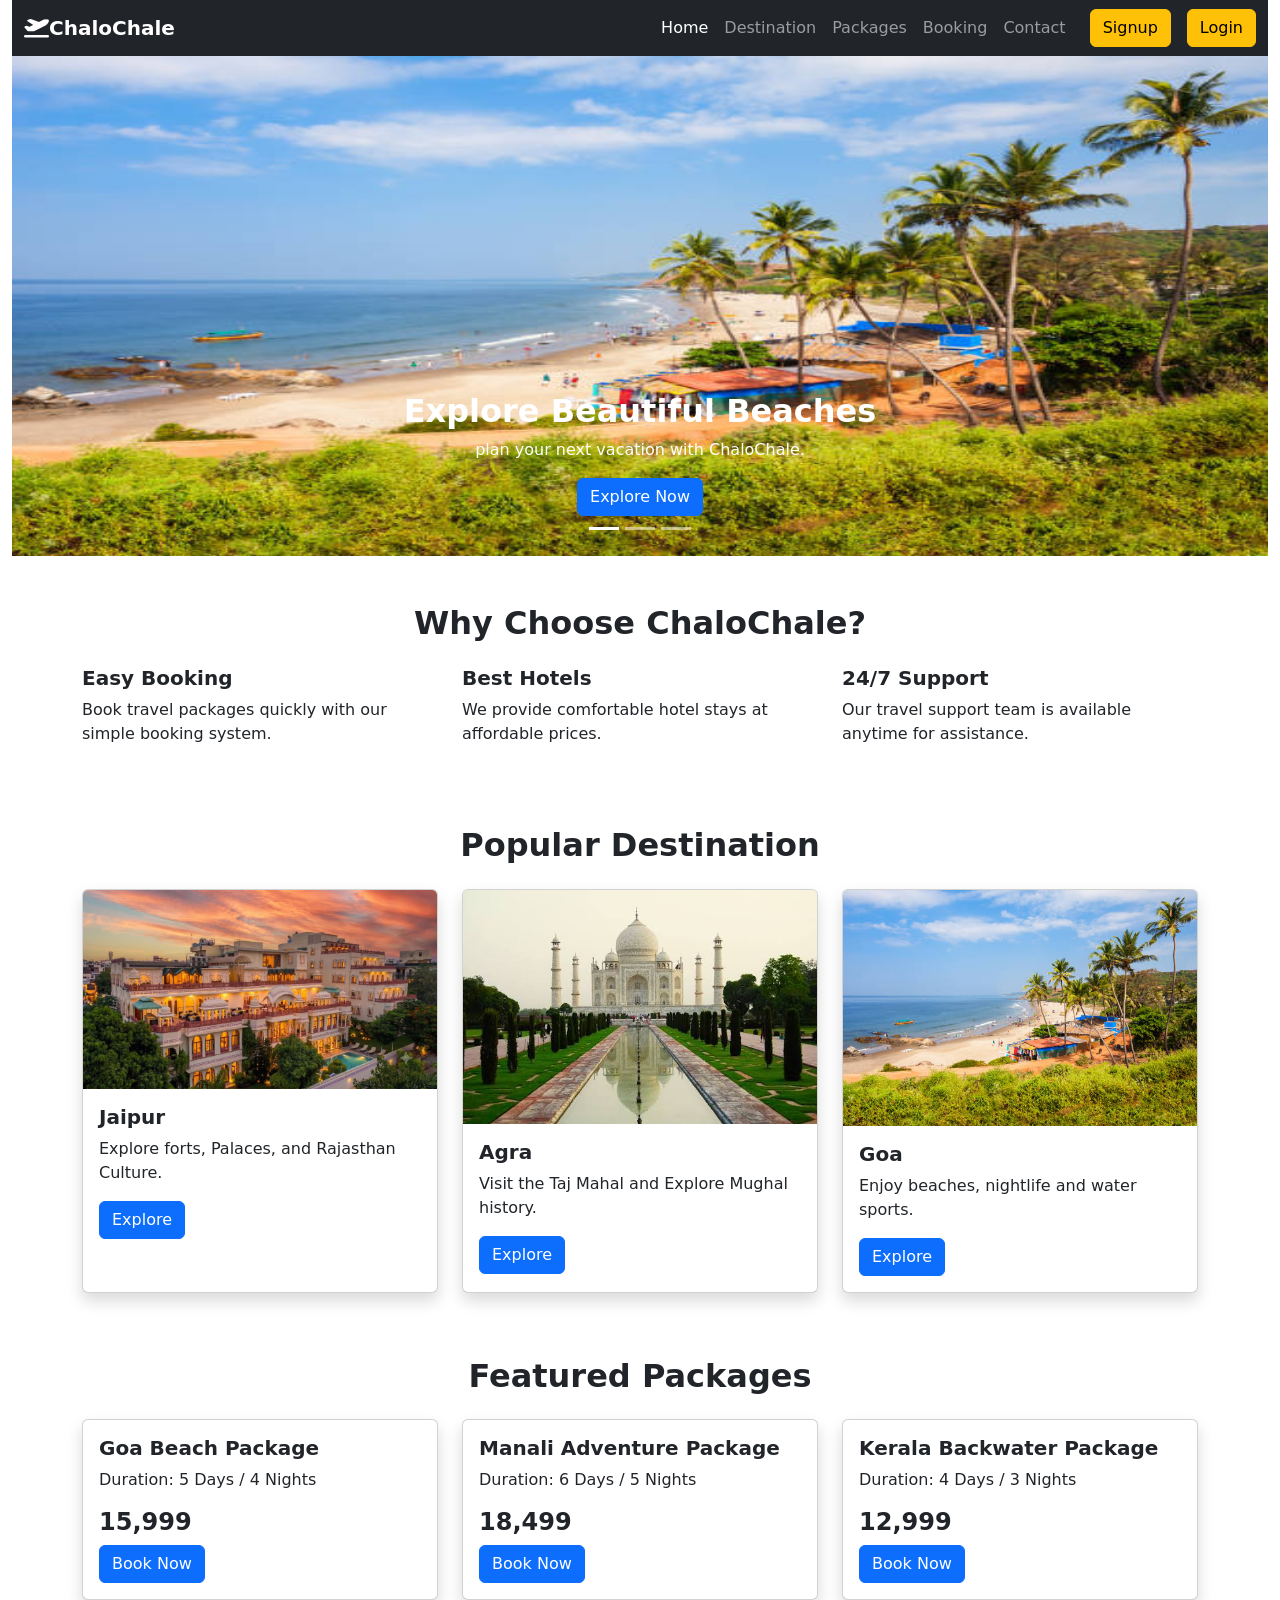
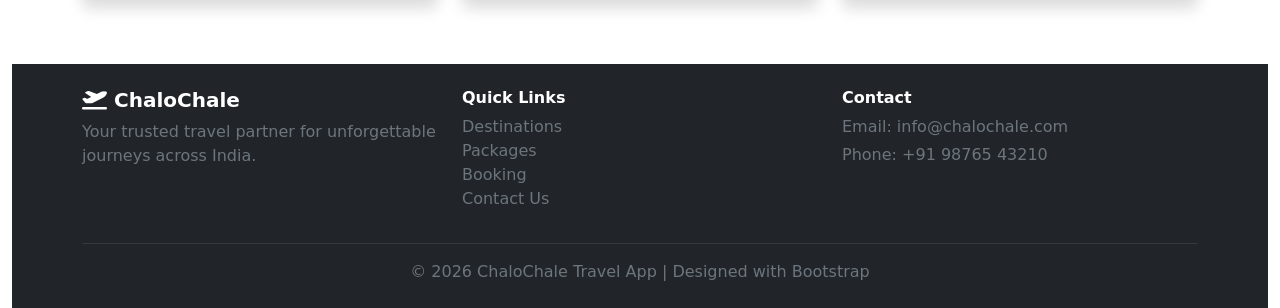
==== index.html @ 9d614d77 "uploading first time" ====
<!DOCTYPE html>
<html lang="en">

<head>
  <meta charset="UTF-8">
  <meta name="viewport" content="width=device-width, initial-scale=1.0">
  <title> ChaleChalo Travel App</title>
  <link href="https://cdn.jsdelivr.net/npm/bootstrap@5.3.3/dist/css/bootstrap.min.css" rel="stylesheet">
  <link rel="stylesheet" href="https://cdnjs.cloudflare.com/ajax/libs/font-awesome/6.5.2/css/all.min.css">
  <link rel="stylesheet" href="css/style.css">
</head>
<body>

  <div class="container-fluid">

    <!--navbar start -->
    <nav class="navbar navbar-expand-lg navbar-dark bg-dark">
      <div class="container-fluid">

        <a class="navbar-brand fw-bold" href="index.html">
          <i class="fa-solid fa-plane-departure"></i>ChaloChale
        </a>

        <button class="navbar-toggler" type="button" data-bs-toggle="collapse" data-bs-target="#navbarNav"
          aria-controls="navbarNav" aria-expanded="false" aria-label="Toggle navigation">
          <span class="navbar-toggler-icon"></span>
        </button>

        <div class="collapse navbar-collapse" id="navbarNav">
          <ul class="navbar-nav ms-auto">
            <li class="nav-item"><a class="nav-link active" href="index.html">Home</a></li>
            <li class="nav-item"><a class="nav-link" href="destination.html">Destination</a></li>
            <li class="nav-item"><a class="nav-link" href="packages.html">Packages</a></li>
            <li class="nav-item"><a class="nav-link" href="booking.html">Booking</a></li>
            <li class="nav-item"><a class="nav-link" href="contact.html">Contact</a></li>
          </ul>

          <a href="signup.html" class="btn btn-warning ms-lg-3 mt-2 mt-lg-0">Signup</a>
          <a href="login.html" class="btn btn-warning ms-lg-3 mt-2 mt-lg-0">Login</a>
        </div>
      </div>
    </nav>
    <!---navbar end-->

    <!--Carouser start-->
    <div class="row">
      <div class="col-12">
        <div id="travelCarousel" class="carousel slide" data-bs-ride="carousel">

          <div class="carousel-indicators">
            <button type="button" data-bs-target="#travelCarousel" data-bs-slide-to="0" class="active"
              aria-current="true" aria-label="Slide 1"></button>
            <button type="button" data-bs-target="#travelCarousel" data-bs-slide-to="1"
              aria-label="Slide 2"></button>
            <button type="button" data-bs-target="#travelCarousel" data-bs-slide-to="2"
              aria-label="Slide 3"></button>
          </div>

          <div class="carousel-inner">

            <div class="carousel-item active">
              <img src="images/goa 2.jpg" class="d-block w-100" height="500" alt="Beach">
              <div class="carousel-caption">
                <h2 class="fw-bold">Explore Beautiful Beaches</h2>
                <p>plan your next vacation with ChaloChale.</p>
                <button class="btn btn-primary">Explore Now</button>
              </div>
            </div>

            <div class="carousel-item">
              <img src="images/mountain.jpg" class="d-block w-100" height="500" alt="Mountains">
              <div class="carousel-caption">
                <h2 class="fw-bold">Aventure in Mountains</h2>
                <p> Discover trekking and hikking packages.</p>
                <button class="btn btn-success">View Packages</button>
              </div>
            </div>

            <div class="carousel-item">
              <img src="images/city.png" class="d-block w-100" height="500" alt="city">
              <div class="carousel-caption">
                <h2 class="fw-bold">Enjoy City Tours</h2>
                <p>Book affordable city travel plans.</p>
                <button class="btn btn-warning">Book Trip</button>
              </div>
            </div>
          </div>

        </div>
        <!--carousel End-->
      </div>
    </div><!--carousel row end-->

    <!--why choose chalochale-->
    <section class="container my-5">
      <h2 class="text-center fw-bold mb-4">Why Choose ChaloChale?</h2>
      <div class="row">
        <div class="col-12 col-md-4 mb-3">
          <h5 class="fw-bold">Easy Booking</h5>
          <p>Book travel packages quickly with our simple booking system.</p>
        </div>

        <div class="col-12 col-md-4 mb-3">
          <h5 class="fw-bold">Best Hotels</h5>
          <p>We provide comfortable hotel stays at affordable prices.</p>
        </div>

        <div class="col-12 col-md-4 mb-3">
          <h5 class="fw-bold">24/7 Support</h5>
          <p>Our travel support team is available anytime for assistance.</p>
        </div>
      </div>
    </section>
    <!--why choose end here-->

    <!--popular destination start-->
    <section class="container my-5">
      <h2 class="text-center fw-bold mb-4">Popular Destination</h2>
      <div class="row">

        <div class="col-12 col-md-4 mb-3">
          <div class="card shadow h-100">
            <img src="images/jaipur.jpg" class="card-img-top" alt="jaipur">
            <div class="card-body">
              <h5 class="card-title fw-bold">Jaipur</h5>
              <p class="card-text">Explore forts, Palaces, and Rajasthan Culture.</p>
              <a href="#" class="btn btn-primary">Explore</a>
            </div>
          </div>
        </div>

        <div class="col-12 col-md-4 mb-3">
          <div class="card shadow h-100">
            <img src="images/agra.jpg" class="card-img-top" alt="agra">
            <div class="card-body">
              <h5 class="card-title fw-bold">Agra</h5>
              <p class="card-text">Visit the Taj Mahal and Explore Mughal history.</p>
              <a href="#" class="btn btn-primary">Explore</a>
            </div>
          </div>
        </div>

        <div class="col-12 col-md-4 mb-3">
          <div class="card shadow h-100">
            <img src="images/goa 2.jpg" class="card-img-top" alt="goa">
            <div class="card-body">
              <h5 class="card-title fw-bold">Goa</h5>
              <p class="card-text">Enjoy beaches, nightlife and water sports.</p>
              <a href="#" class="btn btn-primary">Explore</a>
            </div>
          </div>
        </div>

      </div>
    </section>
    <!--popular destination end -->

    <!--packages section start-->
    <section class="container my-5">
      <h2 class="text-center fw-bold mb-4">Featured Packages</h2>
      <div class="row">

        <div class="col-12 col-md-4 mb-3">
          <div class="card shadow h-100">
            <div class="card-body">
              <h5 class="fw-bold">Goa Beach Package</h5>
              <p>Duration: 5 Days / 4 Nights</p>
              <h4 class="fw-bold">15,999</h4>
              <button class="btn btn-primary" data-bs-toggle="modal" data-bs-target="#bookingModal">Book
                Now</button>
            </div>
          </div>
        </div>

        <div class="col-12 col-md-4 mb-3">
          <div class="card shadow h-100">
            <div class="card-body">
              <h5 class="fw-bold">Manali Adventure Package</h5>
              <p>Duration: 6 Days / 5 Nights</p>
              <h4 class="fw-bold">18,499</h4>
              <button class="btn btn-primary" data-bs-toggle="modal" data-bs-target="#bookingModal">Book
                Now</button>
            </div>
          </div>
        </div>

        <div class="col-12 col-md-4 mb-3">
          <div class="card shadow h-100">
            <div class="card-body">
              <h5 class="fw-bold">Kerala Backwater Package</h5>
              <p>Duration: 4 Days / 3 Nights</p>
              <h4 class="fw-bold">12,999</h4>
              <button class="btn btn-primary" data-bs-toggle="modal" data-bs-target="#bookingModal">Book
                Now</button>
            </div>
          </div>
        </div>
      </div>
    </section>
    <!---packages section end-->

    <!--booking modal start-->
    <div class="modal fade" id="bookingModal" tabindex="-1">
      <div class="modal-dialog modal-lg">
        <div class="modal-content">

          <div class="modal-header bg-primary text-white">
            <h5 class="modal-title">Book Your Trip</h5>
            <button type="button" class="btn-close btn-close-white" data-bs-dismiss="modal"></button>
          </div>

          <div class="modal-body">
            <form>
              <div class="row">
                <div class="col-md-6 mb-3">
                  <label class="form-label">Full Name</label>
                  <input type="text" class="form-control" placeholder="Enter Your Name">
                </div>

                <div class="col-md-6 mb-3">
                  <label class="form-label">Email</label>
                  <input type="email" class="form-control" placeholder="Enter Email">
                </div>
              </div>

              <div class="row">
                <div class="col-md-6 mb-3">
                  <label class="form-label">Select Destination</label>
                  <select class="form-select">
                    <option>Goa</option>
                    <option>Manali</option>
                    <option>Kerala</option>
                    <option>Jaipur</option>
                  </select>
                </div>

                <div class="col-md-6 mb-3">
                  <label class="form-label">Travel Date</label>
                  <input type="date" class="form-control">
                </div>
              </div>

              <div class="mb-3">
                <label class="form-label">Number Of People</label>
                <input type="number" class="form-control" placeholder="Enter number of People">
              </div>

              <div class="mb-3">
                <label class="form-label">Message</label>
                <textarea class="form-control" rows="3" placeholder="Any special request?"></textarea>
              </div>

              <button type="submit" class="btn btn-success w-100">Submit Booking Request</button>
            </form>
          </div>
        </div>
      </div>
    </div>
    <!--booking modal end-->

    <footer class="bg-dark text-white mt-5">
      <div class="container py-4">
        <div class="row">
          <div class="col-md-4 mb-3 mb-md-0">
            <h5 class="fw-bold"><i class="fa-solid fa-plane-departure"></i> ChaloChale</h5>
            <p class="text-secondary">Your trusted travel partner for unforgettable journeys across India.</p>
          </div>
          <div class="col-md-4 mb-3 mb-md-0">
            <h6 class="fw-bold">Quick Links</h6>
            <ul class="list-unstyled">
              <li><a href="destination.html" class="text-secondary text-decoration-none">Destinations</a></li>
              <li><a href="packages.html" class="text-secondary text-decoration-none">Packages</a></li>
              <li><a href="booking.html" class="text-secondary text-decoration-none">Booking</a></li>
              <li><a href="contact.html" class="text-secondary text-decoration-none">Contact Us</a></li>
            </ul>
          </div>
          <div class="col-md-4">
            <h6 class="fw-bold">Contact</h6>
            <p class="text-secondary mb-1">Email: info@chalochale.com</p>
            <p class="text-secondary mb-0">Phone: +91 98765 43210</p>
          </div>
        </div>
        <hr class="border-secondary">
        <p class="text-center text-secondary mb-0">&copy; 2026 ChaloChale Travel App | Designed with Bootstrap</p>
      </div>
    </footer>

  </div>

  <script src="js/script.js"></script>
  <script src="https://cdn.jsdelivr.net/npm/bootstrap@5.3.3/dist/js/bootstrap.bundle.min.js"></script>
</body>

</html>
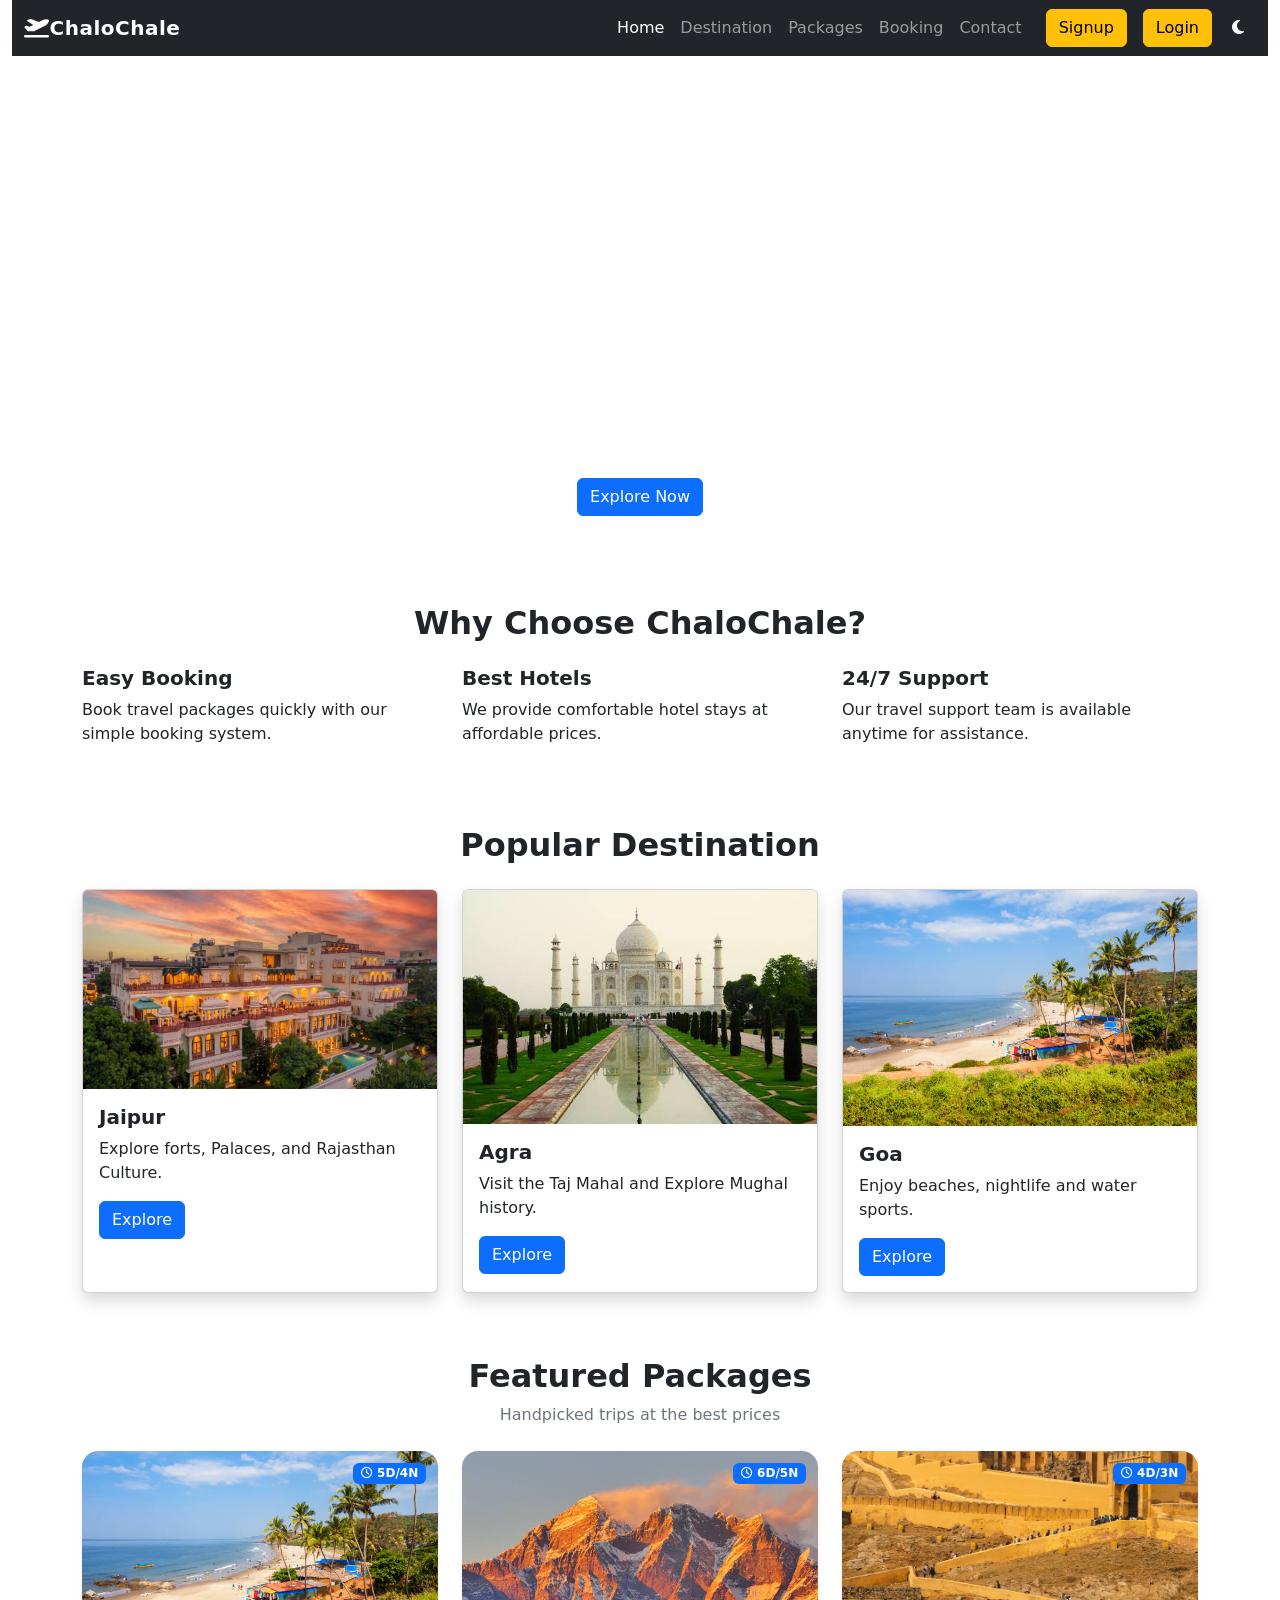
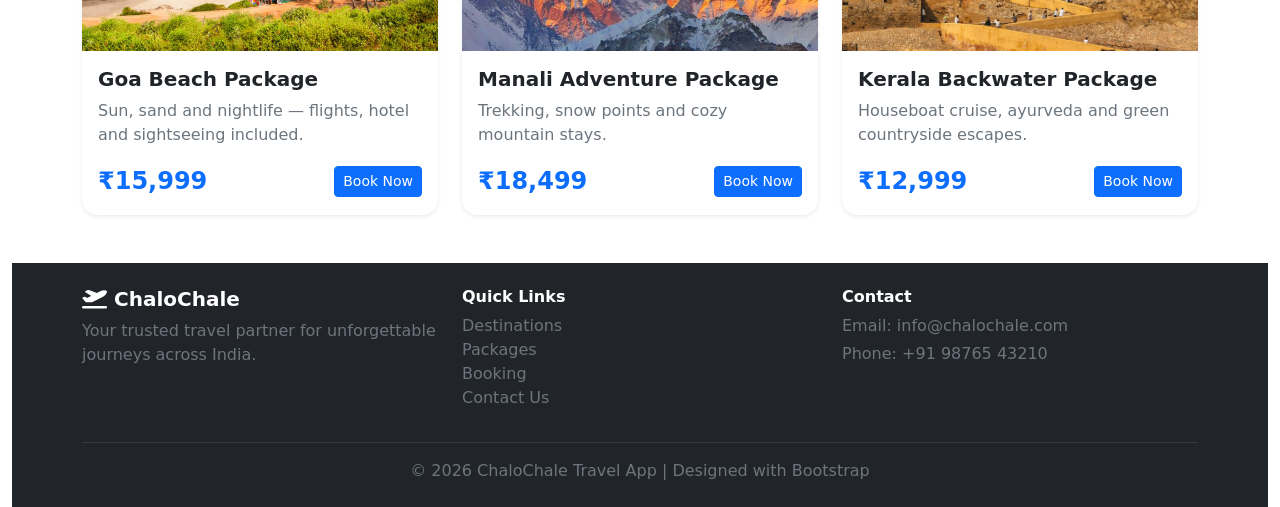
==== commit 71cc9cc6: "javascrpt added" ====
--- a/index.html
+++ b/index.html
@@ -1,5 +1,5 @@
 <!DOCTYPE html>
-<html lang="en">
+<html lang="en" data-bs-theme="light">
 
 <head>
   <meta charset="UTF-8">
@@ -8,6 +8,34 @@
   <link href="https://cdn.jsdelivr.net/npm/bootstrap@5.3.3/dist/css/bootstrap.min.css" rel="stylesheet">
   <link rel="stylesheet" href="https://cdnjs.cloudflare.com/ajax/libs/font-awesome/6.5.2/css/all.min.css">
   <link rel="stylesheet" href="css/style.css">
+  <style>
+    .package-card {
+      transition: transform 0.3s ease, box-shadow 0.3s ease;
+      border: none;
+      border-radius: 1rem;
+      overflow: hidden;
+    }
+
+    .package-card:hover {
+      transform: translateY(-8px);
+      box-shadow: 0 1rem 2rem rgba(0, 0, 0, 0.15) !important;
+    }
+
+    .package-card .card-img-top {
+      height: 200px;
+      object-fit: cover;
+    }
+
+    .package-card .price-tag {
+      font-size: 1.5rem;
+    }
+
+    .package-card .badge-duration {
+      position: absolute;
+      top: 12px;
+      right: 12px;
+    }
+  </style>
 </head>
 <body>
 
@@ -37,6 +65,9 @@
 
           <a href="signup.html" class="btn btn-warning ms-lg-3 mt-2 mt-lg-0">Signup</a>
           <a href="login.html" class="btn btn-warning ms-lg-3 mt-2 mt-lg-0">Login</a>
+          <button id="themeToggle" class="btn btn-outline-light border-0 ms-2" type="button" aria-label="Toggle dark mode">
+            <i class="fa-solid fa-moon"></i>
+          </button>
         </div>
       </div>
     </nav>
@@ -59,29 +90,35 @@
           <div class="carousel-inner">
 
             <div class="carousel-item active">
-              <img src="images/goa 2.jpg" class="d-block w-100" height="500" alt="Beach">
+              <video autoplay muted loop playsinline class="d-block w-100" style="height: 500px; object-fit: cover;">
+                <source src="assets/beach-video.mp4" type="video/mp4">
+              </video>
               <div class="carousel-caption">
                 <h2 class="fw-bold">Explore Beautiful Beaches</h2>
                 <p>plan your next vacation with ChaloChale.</p>
-                <button class="btn btn-primary">Explore Now</button>
+                <a href="destination.html" class="btn btn-primary">Explore Now</a>
               </div>
             </div>
 
             <div class="carousel-item">
-              <img src="images/mountain.jpg" class="d-block w-100" height="500" alt="Mountains">
+              <video autoplay muted loop playsinline class="d-block w-100" style="height: 500px; object-fit: cover;">
+                <source src="assets/mountain-video.mp4" type="video/mp4">
+              </video>
               <div class="carousel-caption">
                 <h2 class="fw-bold">Aventure in Mountains</h2>
                 <p> Discover trekking and hikking packages.</p>
-                <button class="btn btn-success">View Packages</button>
+                <a href="packages.html" class="btn btn-success">View Packages</a>
               </div>
             </div>
 
             <div class="carousel-item">
-              <img src="images/city.png" class="d-block w-100" height="500" alt="city">
+              <video autoplay muted loop playsinline class="d-block w-100" style="height: 500px; object-fit: cover;">
+                <source src="assets/city-video.mp4" type="video/mp4">
+              </video>
               <div class="carousel-caption">
                 <h2 class="fw-bold">Enjoy City Tours</h2>
                 <p>Book affordable city travel plans.</p>
-                <button class="btn btn-warning">Book Trip</button>
+                <a href="booking.html" class="btn btn-warning">Book Trip</a>
               </div>
             </div>
           </div>
@@ -124,7 +161,7 @@
             <div class="card-body">
               <h5 class="card-title fw-bold">Jaipur</h5>
               <p class="card-text">Explore forts, Palaces, and Rajasthan Culture.</p>
-              <a href="#" class="btn btn-primary">Explore</a>
+              <a href="destination.html" class="btn btn-primary">Explore</a>
             </div>
           </div>
         </div>
@@ -135,7 +172,7 @@
             <div class="card-body">
               <h5 class="card-title fw-bold">Agra</h5>
               <p class="card-text">Visit the Taj Mahal and Explore Mughal history.</p>
-              <a href="#" class="btn btn-primary">Explore</a>
+              <a href="destination.html" class="btn btn-primary">Explore</a>
             </div>
           </div>
         </div>
@@ -146,7 +183,7 @@
             <div class="card-body">
               <h5 class="card-title fw-bold">Goa</h5>
               <p class="card-text">Enjoy beaches, nightlife and water sports.</p>
-              <a href="#" class="btn btn-primary">Explore</a>
+              <a href="destination.html" class="btn btn-primary">Explore</a>
             </div>
           </div>
         </div>
@@ -157,41 +194,62 @@
 
     <!--packages section start-->
     <section class="container my-5">
-      <h2 class="text-center fw-bold mb-4">Featured Packages</h2>
-      <div class="row">
-
-        <div class="col-12 col-md-4 mb-3">
-          <div class="card shadow h-100">
-            <div class="card-body">
+      <div class="text-center mb-4">
+        <h2 class="fw-bold">Featured Packages</h2>
+        <p class="text-secondary">Handpicked trips at the best prices</p>
+      </div>
+      <div class="row g-4">
+
+        <div class="col-12 col-sm-6 col-lg-4">
+          <div class="card package-card shadow-sm h-100">
+            <div class="position-relative">
+              <img src="images/goa 2.jpg" class="card-img-top" alt="Goa Beach Package">
+              <span class="badge bg-primary badge-duration"><i class="fa-regular fa-clock"></i> 5D/4N</span>
+            </div>
+            <div class="card-body d-flex flex-column">
               <h5 class="fw-bold">Goa Beach Package</h5>
-              <p>Duration: 5 Days / 4 Nights</p>
-              <h4 class="fw-bold">15,999</h4>
-              <button class="btn btn-primary" data-bs-toggle="modal" data-bs-target="#bookingModal">Book
-                Now</button>
-            </div>
-          </div>
-        </div>
-
-        <div class="col-12 col-md-4 mb-3">
-          <div class="card shadow h-100">
-            <div class="card-body">
+              <p class="text-secondary flex-grow-1">Sun, sand and nightlife — flights, hotel and sightseeing included.</p>
+              <div class="d-flex justify-content-between align-items-center">
+                <span class="price-tag fw-bold text-primary">&#8377;15,999</span>
+                <button class="btn btn-sm btn-primary" data-bs-toggle="modal" data-bs-target="#bookingModal">Book
+                  Now</button>
+              </div>
+            </div>
+          </div>
+        </div>
+
+        <div class="col-12 col-sm-6 col-lg-4">
+          <div class="card package-card shadow-sm h-100">
+            <div class="position-relative">
+              <img src="images/mountain.jpg" class="card-img-top" alt="Manali Adventure Package">
+              <span class="badge bg-primary badge-duration"><i class="fa-regular fa-clock"></i> 6D/5N</span>
+            </div>
+            <div class="card-body d-flex flex-column">
               <h5 class="fw-bold">Manali Adventure Package</h5>
-              <p>Duration: 6 Days / 5 Nights</p>
-              <h4 class="fw-bold">18,499</h4>
-              <button class="btn btn-primary" data-bs-toggle="modal" data-bs-target="#bookingModal">Book
-                Now</button>
-            </div>
-          </div>
-        </div>
-
-        <div class="col-12 col-md-4 mb-3">
-          <div class="card shadow h-100">
-            <div class="card-body">
+              <p class="text-secondary flex-grow-1">Trekking, snow points and cozy mountain stays.</p>
+              <div class="d-flex justify-content-between align-items-center">
+                <span class="price-tag fw-bold text-primary">&#8377;18,499</span>
+                <button class="btn btn-sm btn-primary" data-bs-toggle="modal" data-bs-target="#bookingModal">Book
+                  Now</button>
+              </div>
+            </div>
+          </div>
+        </div>
+
+        <div class="col-12 col-sm-6 col-lg-4">
+          <div class="card package-card shadow-sm h-100">
+            <div class="position-relative">
+              <img src="images/kerala.jpg" class="card-img-top" alt="Kerala Backwater Package">
+              <span class="badge bg-primary badge-duration"><i class="fa-regular fa-clock"></i> 4D/3N</span>
+            </div>
+            <div class="card-body d-flex flex-column">
               <h5 class="fw-bold">Kerala Backwater Package</h5>
-              <p>Duration: 4 Days / 3 Nights</p>
-              <h4 class="fw-bold">12,999</h4>
-              <button class="btn btn-primary" data-bs-toggle="modal" data-bs-target="#bookingModal">Book
-                Now</button>
+              <p class="text-secondary flex-grow-1">Houseboat cruise, ayurveda and green countryside escapes.</p>
+              <div class="d-flex justify-content-between align-items-center">
+                <span class="price-tag fw-bold text-primary">&#8377;12,999</span>
+                <button class="btn btn-sm btn-primary" data-bs-toggle="modal" data-bs-target="#bookingModal">Book
+                  Now</button>
+              </div>
             </div>
           </div>
         </div>
--- a/css/style.css
+++ b/css/style.css
@@ -0,0 +1,15 @@
+/* ChaloChale custom styles */
+
+/* Smooth transition when switching themes */
+body {
+  transition: background-color 0.3s ease, color 0.3s ease;
+}
+
+.navbar-brand {
+  letter-spacing: 0.5px;
+}
+
+/* Keep footer dark in both themes for contrast */
+footer.bg-dark {
+  background-color: #212529 !important;
+}
